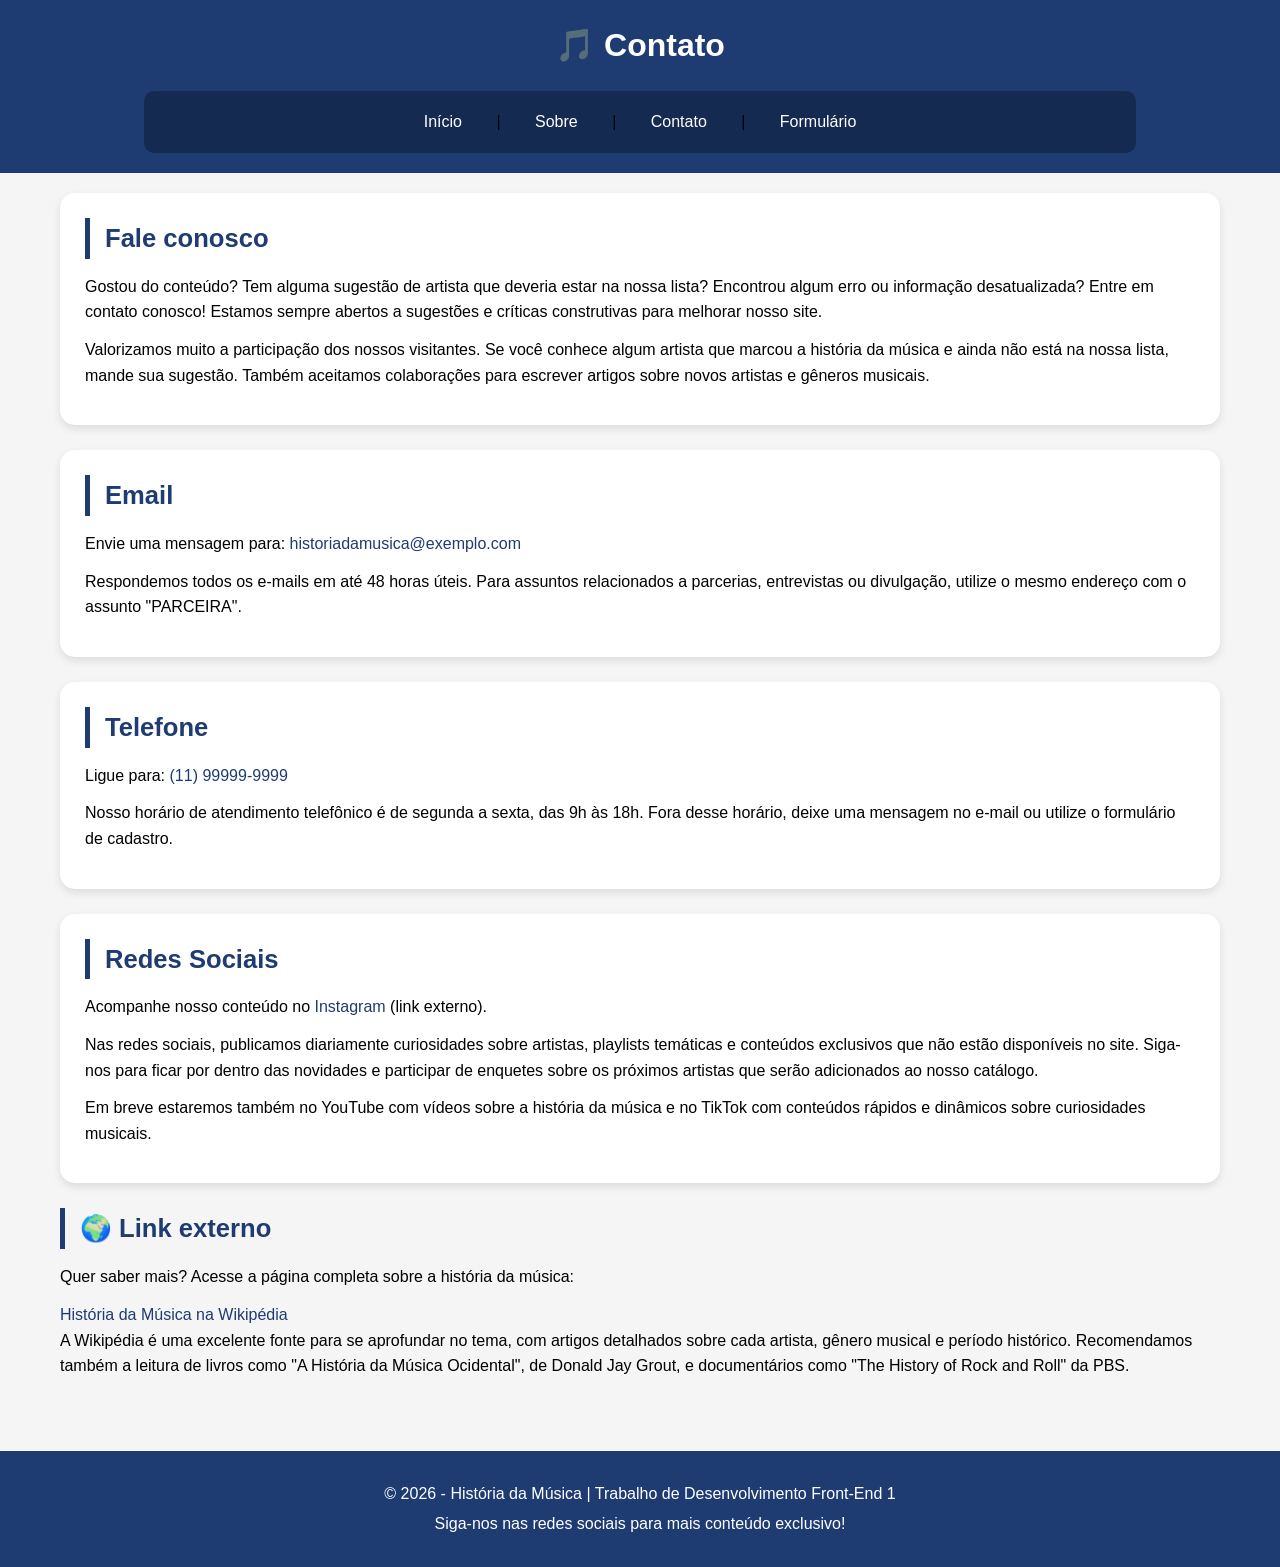
==== html/contato.html @ 14ec0eed "introduzindo seletores, unidade de medida, box model, prpriedade display,." ====
<!DOCTYPE html>
<html lang="pt-BR">

<head>
    <meta charset="UTF-8">
    <meta name="viewport" content="width=device-width, initial-scale=1.0">
    <meta name="description" content="Entre em contato conosco para saber mais sobre a história da música">
    <link rel="stylesheet" href="/css/contato.css">
    <title>Contato - História da Música</title>
</head>

<body>

    <header>
        <h1>🎵 Contato</h1>

        <!-- Menu de navegação com links internos -->
        <nav>
            <a href="inicio.html">Início</a> |
            <a href="sobre.html">Sobre</a> |
            <a href="contato.html">Contato</a> |
            <a href="formulario.html">Formulário</a>
        </nav>
    </header>

    <main>
            <section>
                <article>
                    <h2>Fale conosco</h2>
                    <p>Gostou do conteúdo? Tem alguma sugestão de artista que deveria estar na nossa lista? Encontrou
                        algum
                        erro ou informação desatualizada? Entre em contato conosco! Estamos sempre abertos a sugestões e
                        críticas construtivas para melhorar nosso site.</p>
                    <p>Valorizamos muito a participação dos nossos visitantes. Se você conhece algum artista que marcou
                        a
                        história da música e ainda não está na nossa lista, mande sua sugestão. Também aceitamos
                        colaborações para escrever artigos sobre novos artistas e gêneros musicais.</p>
                </article>
            </section>

            <section>
                <article>
                    <h2>Email</h2>
                    <p>Envie uma mensagem para: <a
                            href="mailto:historiadamusica@exemplo.com">historiadamusica@exemplo.com</a>
                    </p>
                    <p>Respondemos todos os e-mails em até 48 horas úteis. Para assuntos relacionados a parcerias,
                        entrevistas ou divulgação, utilize o mesmo endereço com o assunto "PARCEIRA".</p>
                </article>
            </section>

            <section>
                <article>
                    <h2>Telefone</h2>
                    <p>Ligue para: <a href="tel:11999999999">(11) 99999-9999</a></p>
                    <p>Nosso horário de atendimento telefônico é de segunda a sexta, das 9h às 18h. Fora desse horário,
                        deixe uma mensagem no e-mail ou utilize o formulário de cadastro.</p>
                </article>
            </section>

            <section>
                <article>
                    <h2>Redes Sociais</h2>
                    <p>Acompanhe nosso conteúdo no <a href="https://www.instagram.com" target="_blank"
                            rel="noopener noreferrer">Instagram</a> (link externo).</p>
                    <p>Nas redes sociais, publicamos diariamente curiosidades sobre artistas, playlists temáticas e
                        conteúdos exclusivos que não estão disponíveis no site. Siga-nos para ficar por dentro das
                        novidades e participar de enquetes sobre os próximos artistas que serão adicionados ao nosso
                        catálogo.</p>
                    <p>Em breve estaremos também no YouTube com vídeos sobre a história da música e no TikTok com
                        conteúdos
                        rápidos e dinâmicos sobre curiosidades musicais.</p>
                </article>
            </section>


            <h2 class="subtitulo">🌍 Link externo</h2>
            <p>Quer saber mais? Acesse a página completa sobre a história da música:</p>
            <a title="Clique aqui para saber mais sobre a música"
                href="https://pt.wikipedia.org/wiki/História_da_música" target="_blank"
                rel="noopener noreferrer">História da Música na Wikipédia</a>
            <p>A Wikipédia é uma excelente fonte para se aprofundar no tema, com artigos detalhados sobre cada
                artista, gênero musical e período histórico. Recomendamos também a leitura de livros como "A
                História da Música Ocidental", de Donald Jay Grout, e documentários como "The History of Rock and
                Roll" da PBS.</p>
    </main>

    <footer>
        <p>&copy; 2026 - História da Música | Trabalho de Desenvolvimento Front-End 1</p>
        <p>Siga-nos nas redes sociais para mais conteúdo exclusivo!</p>
    </footer>

</body>

</html>
---- css/contato.css ----
/* ============================================
   SLIDE 16 a 20 - CSS para página Contato
   ============================================ */

* {
    margin: 0;
    padding: 0;
    box-sizing: border-box;
}

body {
    font-family: Arial, sans-serif;
    background-color: #f5f5f5;
    line-height: 1.6;
}

header {
    background-color: #1e3c72;
    padding: 20px;
}

h1 {
    color: white;
    text-align: center;
    font-size: 2rem;
    margin-bottom: 20px;
}

nav {
    text-align: center;
    background-color: rgba(0,0,0,0.3);
    padding: 10px;
    border-radius: 10px;
    width: 80%;
    margin: 0 auto;
}

nav a {
    color: white;
    text-decoration: none;
    margin: 0 15px;
    padding: 8px 15px;
    border-radius: 5px;
    display: inline-block;
}

nav a:hover {
    background-color: #2c5282;
}

main {
    max-width: 1200px;
    margin: 0 auto;
    padding: 20px;
}

section {
    background-color: white;
    margin-bottom: 25px;
    padding: 25px;
    border-radius: 15px;
    box-shadow: 0 4px 8px rgba(0,0,0,0.1);
}

h2 {
    color: #1e3c72;
    font-size: 1.6rem;
    margin-bottom: 15px;
    border-left: 5px solid #1e3c72;
    padding-left: 15px;
}

p {
    margin-bottom: 12px;
}

a {
    color: #1e3c72;
    text-decoration: none;
}

a:hover {
    text-decoration: underline;
    color: #2c5282;
}

.subtitulo {
    color: #1e3c72;
    font-size: 1.6rem;
    margin: 20px 0 15px 0;
}

footer {
    background-color: #1e3c72;
    color: white;
    text-align: center;
    padding: 25px;
    margin-top: 40px;
}

footer p {
    margin: 5px 0;
}

@media (max-width: 768px) {
    nav {
        width: 95%;
    }
    
    nav a {
        display: inline-block;
        margin: 5px;
    }
    
    section {
        padding: 15px;
    }
}
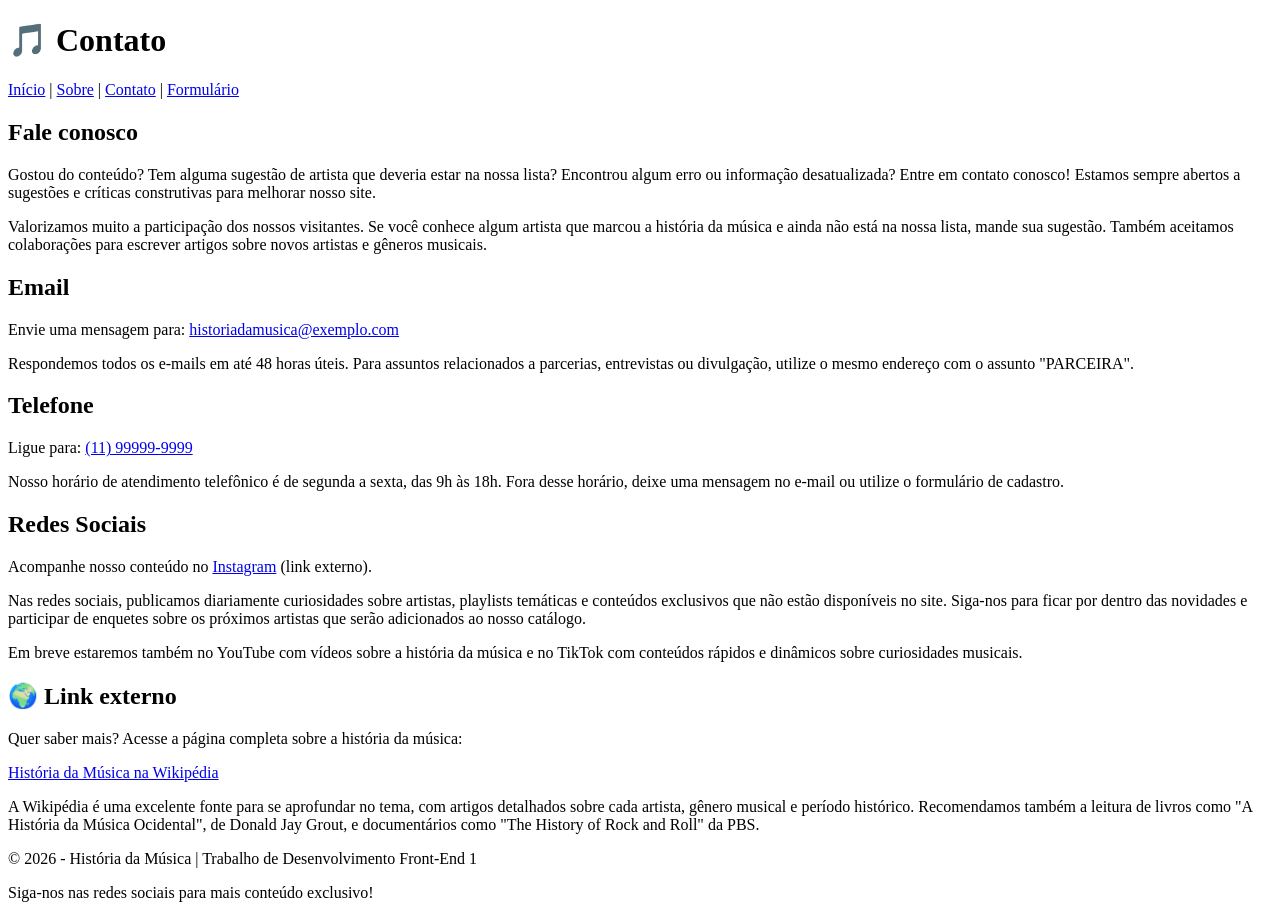
==== commit f1c2b782: "." ====
--- a/html/contato.html
+++ b/html/contato.html
@@ -1,95 +1,94 @@
-<!DOCTYPE html>
-<html lang="pt-BR">
-
-<head>
-    <meta charset="UTF-8">
-    <meta name="viewport" content="width=device-width, initial-scale=1.0">
-    <meta name="description" content="Entre em contato conosco para saber mais sobre a história da música">
-    <link rel="stylesheet" href="/css/contato.css">
-    <title>Contato - História da Música</title>
-</head>
-
-<body>
-
-    <header>
-        <h1>🎵 Contato</h1>
-
-        <!-- Menu de navegação com links internos -->
-        <nav>
-            <a href="inicio.html">Início</a> |
-            <a href="sobre.html">Sobre</a> |
-            <a href="contato.html">Contato</a> |
-            <a href="formulario.html">Formulário</a>
-        </nav>
-    </header>
-
-    <main>
-            <section>
-                <article>
-                    <h2>Fale conosco</h2>
-                    <p>Gostou do conteúdo? Tem alguma sugestão de artista que deveria estar na nossa lista? Encontrou
-                        algum
-                        erro ou informação desatualizada? Entre em contato conosco! Estamos sempre abertos a sugestões e
-                        críticas construtivas para melhorar nosso site.</p>
-                    <p>Valorizamos muito a participação dos nossos visitantes. Se você conhece algum artista que marcou
-                        a
-                        história da música e ainda não está na nossa lista, mande sua sugestão. Também aceitamos
-                        colaborações para escrever artigos sobre novos artistas e gêneros musicais.</p>
-                </article>
-            </section>
-
-            <section>
-                <article>
-                    <h2>Email</h2>
-                    <p>Envie uma mensagem para: <a
-                            href="mailto:historiadamusica@exemplo.com">historiadamusica@exemplo.com</a>
-                    </p>
-                    <p>Respondemos todos os e-mails em até 48 horas úteis. Para assuntos relacionados a parcerias,
-                        entrevistas ou divulgação, utilize o mesmo endereço com o assunto "PARCEIRA".</p>
-                </article>
-            </section>
-
-            <section>
-                <article>
-                    <h2>Telefone</h2>
-                    <p>Ligue para: <a href="tel:11999999999">(11) 99999-9999</a></p>
-                    <p>Nosso horário de atendimento telefônico é de segunda a sexta, das 9h às 18h. Fora desse horário,
-                        deixe uma mensagem no e-mail ou utilize o formulário de cadastro.</p>
-                </article>
-            </section>
-
-            <section>
-                <article>
-                    <h2>Redes Sociais</h2>
-                    <p>Acompanhe nosso conteúdo no <a href="https://www.instagram.com" target="_blank"
-                            rel="noopener noreferrer">Instagram</a> (link externo).</p>
-                    <p>Nas redes sociais, publicamos diariamente curiosidades sobre artistas, playlists temáticas e
-                        conteúdos exclusivos que não estão disponíveis no site. Siga-nos para ficar por dentro das
-                        novidades e participar de enquetes sobre os próximos artistas que serão adicionados ao nosso
-                        catálogo.</p>
-                    <p>Em breve estaremos também no YouTube com vídeos sobre a história da música e no TikTok com
-                        conteúdos
-                        rápidos e dinâmicos sobre curiosidades musicais.</p>
-                </article>
-            </section>
-
-
-            <h2 class="subtitulo">🌍 Link externo</h2>
-            <p>Quer saber mais? Acesse a página completa sobre a história da música:</p>
-            <a title="Clique aqui para saber mais sobre a música"
-                href="https://pt.wikipedia.org/wiki/História_da_música" target="_blank"
-                rel="noopener noreferrer">História da Música na Wikipédia</a>
-            <p>A Wikipédia é uma excelente fonte para se aprofundar no tema, com artigos detalhados sobre cada
-                artista, gênero musical e período histórico. Recomendamos também a leitura de livros como "A
-                História da Música Ocidental", de Donald Jay Grout, e documentários como "The History of Rock and
-                Roll" da PBS.</p>
-    </main>
-
-    <footer>
-        <p>&copy; 2026 - História da Música | Trabalho de Desenvolvimento Front-End 1</p>
-        <p>Siga-nos nas redes sociais para mais conteúdo exclusivo!</p>
-    </footer>
-
-</body>
-
+<!DOCTYPE html>
+<html lang="pt-BR">
+
+<head>
+    <meta charset="UTF-8">
+    <meta name="viewport" content="width=device-width, initial-scale=1.0">
+    <meta name="description" content="Entre em contato conosco para saber mais sobre a história da música">
+    <title>Contato - História da Música</title>
+</head>
+
+<body>
+
+    <header>
+        <h1>🎵 Contato</h1>
+
+        <!-- Menu de navegação com links internos -->
+        <nav>
+            <a href="inicio.html">Início</a> |
+            <a href="sobre.html">Sobre</a> |
+            <a href="contato.html">Contato</a> |
+            <a href="formulario.html">Formulário</a>
+        </nav>
+    </header>
+
+    <main>
+            <section>
+                <article>
+                    <h2>Fale conosco</h2>
+                    <p>Gostou do conteúdo? Tem alguma sugestão de artista que deveria estar na nossa lista? Encontrou
+                        algum
+                        erro ou informação desatualizada? Entre em contato conosco! Estamos sempre abertos a sugestões e
+                        críticas construtivas para melhorar nosso site.</p>
+                    <p>Valorizamos muito a participação dos nossos visitantes. Se você conhece algum artista que marcou
+                        a
+                        história da música e ainda não está na nossa lista, mande sua sugestão. Também aceitamos
+                        colaborações para escrever artigos sobre novos artistas e gêneros musicais.</p>
+                </article>
+            </section>
+
+            <section>
+                <article>
+                    <h2>Email</h2>
+                    <p>Envie uma mensagem para: <a
+                            href="mailto:historiadamusica@exemplo.com">historiadamusica@exemplo.com</a>
+                    </p>
+                    <p>Respondemos todos os e-mails em até 48 horas úteis. Para assuntos relacionados a parcerias,
+                        entrevistas ou divulgação, utilize o mesmo endereço com o assunto "PARCEIRA".</p>
+                </article>
+            </section>
+
+            <section>
+                <article>
+                    <h2>Telefone</h2>
+                    <p>Ligue para: <a href="tel:11999999999">(11) 99999-9999</a></p>
+                    <p>Nosso horário de atendimento telefônico é de segunda a sexta, das 9h às 18h. Fora desse horário,
+                        deixe uma mensagem no e-mail ou utilize o formulário de cadastro.</p>
+                </article>
+            </section>
+
+            <section>
+                <article>
+                    <h2>Redes Sociais</h2>
+                    <p>Acompanhe nosso conteúdo no <a href="https://www.instagram.com" target="_blank"
+                            rel="noopener noreferrer">Instagram</a> (link externo).</p>
+                    <p>Nas redes sociais, publicamos diariamente curiosidades sobre artistas, playlists temáticas e
+                        conteúdos exclusivos que não estão disponíveis no site. Siga-nos para ficar por dentro das
+                        novidades e participar de enquetes sobre os próximos artistas que serão adicionados ao nosso
+                        catálogo.</p>
+                    <p>Em breve estaremos também no YouTube com vídeos sobre a história da música e no TikTok com
+                        conteúdos
+                        rápidos e dinâmicos sobre curiosidades musicais.</p>
+                </article>
+            </section>
+
+
+            <h2 class="subtitulo">🌍 Link externo</h2>
+            <p>Quer saber mais? Acesse a página completa sobre a história da música:</p>
+            <a title="Clique aqui para saber mais sobre a música"
+                href="https://pt.wikipedia.org/wiki/História_da_música" target="_blank"
+                rel="noopener noreferrer">História da Música na Wikipédia</a>
+            <p>A Wikipédia é uma excelente fonte para se aprofundar no tema, com artigos detalhados sobre cada
+                artista, gênero musical e período histórico. Recomendamos também a leitura de livros como "A
+                História da Música Ocidental", de Donald Jay Grout, e documentários como "The History of Rock and
+                Roll" da PBS.</p>
+    </main>
+
+    <footer>
+        <p>&copy; 2026 - História da Música | Trabalho de Desenvolvimento Front-End 1</p>
+        <p>Siga-nos nas redes sociais para mais conteúdo exclusivo!</p>
+    </footer>
+
+</body>
+
 </html>
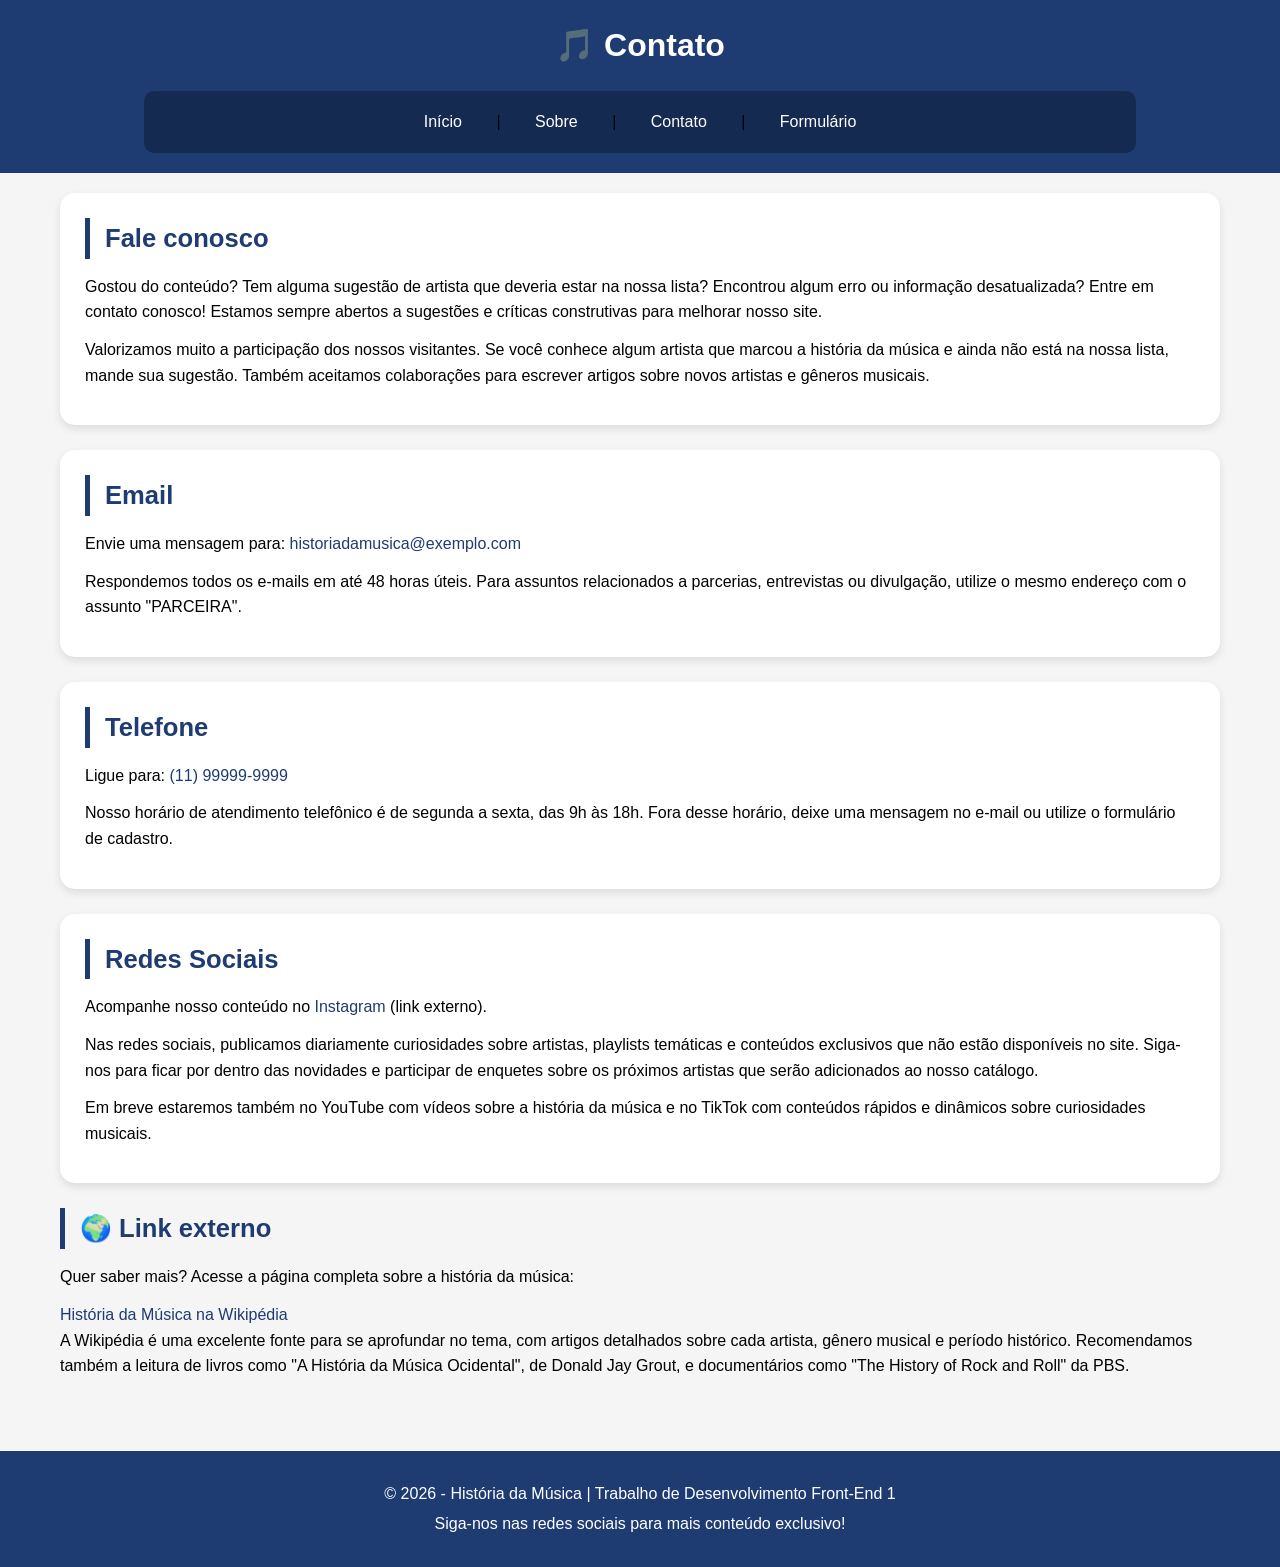
==== commit c3721a63: "resolvendo conflito" ====
--- a/html/contato.html
+++ b/html/contato.html
@@ -1,94 +1,95 @@
-<!DOCTYPE html>
-<html lang="pt-BR">
-
-<head>
-    <meta charset="UTF-8">
-    <meta name="viewport" content="width=device-width, initial-scale=1.0">
-    <meta name="description" content="Entre em contato conosco para saber mais sobre a história da música">
-    <title>Contato - História da Música</title>
-</head>
-
-<body>
-
-    <header>
-        <h1>🎵 Contato</h1>
-
-        <!-- Menu de navegação com links internos -->
-        <nav>
-            <a href="inicio.html">Início</a> |
-            <a href="sobre.html">Sobre</a> |
-            <a href="contato.html">Contato</a> |
-            <a href="formulario.html">Formulário</a>
-        </nav>
-    </header>
-
-    <main>
-            <section>
-                <article>
-                    <h2>Fale conosco</h2>
-                    <p>Gostou do conteúdo? Tem alguma sugestão de artista que deveria estar na nossa lista? Encontrou
-                        algum
-                        erro ou informação desatualizada? Entre em contato conosco! Estamos sempre abertos a sugestões e
-                        críticas construtivas para melhorar nosso site.</p>
-                    <p>Valorizamos muito a participação dos nossos visitantes. Se você conhece algum artista que marcou
-                        a
-                        história da música e ainda não está na nossa lista, mande sua sugestão. Também aceitamos
-                        colaborações para escrever artigos sobre novos artistas e gêneros musicais.</p>
-                </article>
-            </section>
-
-            <section>
-                <article>
-                    <h2>Email</h2>
-                    <p>Envie uma mensagem para: <a
-                            href="mailto:historiadamusica@exemplo.com">historiadamusica@exemplo.com</a>
-                    </p>
-                    <p>Respondemos todos os e-mails em até 48 horas úteis. Para assuntos relacionados a parcerias,
-                        entrevistas ou divulgação, utilize o mesmo endereço com o assunto "PARCEIRA".</p>
-                </article>
-            </section>
-
-            <section>
-                <article>
-                    <h2>Telefone</h2>
-                    <p>Ligue para: <a href="tel:11999999999">(11) 99999-9999</a></p>
-                    <p>Nosso horário de atendimento telefônico é de segunda a sexta, das 9h às 18h. Fora desse horário,
-                        deixe uma mensagem no e-mail ou utilize o formulário de cadastro.</p>
-                </article>
-            </section>
-
-            <section>
-                <article>
-                    <h2>Redes Sociais</h2>
-                    <p>Acompanhe nosso conteúdo no <a href="https://www.instagram.com" target="_blank"
-                            rel="noopener noreferrer">Instagram</a> (link externo).</p>
-                    <p>Nas redes sociais, publicamos diariamente curiosidades sobre artistas, playlists temáticas e
-                        conteúdos exclusivos que não estão disponíveis no site. Siga-nos para ficar por dentro das
-                        novidades e participar de enquetes sobre os próximos artistas que serão adicionados ao nosso
-                        catálogo.</p>
-                    <p>Em breve estaremos também no YouTube com vídeos sobre a história da música e no TikTok com
-                        conteúdos
-                        rápidos e dinâmicos sobre curiosidades musicais.</p>
-                </article>
-            </section>
-
-
-            <h2 class="subtitulo">🌍 Link externo</h2>
-            <p>Quer saber mais? Acesse a página completa sobre a história da música:</p>
-            <a title="Clique aqui para saber mais sobre a música"
-                href="https://pt.wikipedia.org/wiki/História_da_música" target="_blank"
-                rel="noopener noreferrer">História da Música na Wikipédia</a>
-            <p>A Wikipédia é uma excelente fonte para se aprofundar no tema, com artigos detalhados sobre cada
-                artista, gênero musical e período histórico. Recomendamos também a leitura de livros como "A
-                História da Música Ocidental", de Donald Jay Grout, e documentários como "The History of Rock and
-                Roll" da PBS.</p>
-    </main>
-
-    <footer>
-        <p>&copy; 2026 - História da Música | Trabalho de Desenvolvimento Front-End 1</p>
-        <p>Siga-nos nas redes sociais para mais conteúdo exclusivo!</p>
-    </footer>
-
-</body>
-
+<!DOCTYPE html>
+<html lang="pt-BR">
+
+<head>
+    <meta charset="UTF-8">
+    <meta name="viewport" content="width=device-width, initial-scale=1.0">
+    <meta name="description" content="Entre em contato conosco para saber mais sobre a história da música">
+    <link rel="stylesheet" href="/css/contato.css">
+    <title>Contato - História da Música</title>
+</head>
+
+<body>
+
+    <header>
+        <h1>🎵 Contato</h1>
+
+        <!-- Menu de navegação com links internos -->
+        <nav>
+            <a href="inicio.html">Início</a> |
+            <a href="sobre.html">Sobre</a> |
+            <a href="contato.html">Contato</a> |
+            <a href="formulario.html">Formulário</a>
+        </nav>
+    </header>
+
+    <main>
+            <section>
+                <article>
+                    <h2>Fale conosco</h2>
+                    <p>Gostou do conteúdo? Tem alguma sugestão de artista que deveria estar na nossa lista? Encontrou
+                        algum
+                        erro ou informação desatualizada? Entre em contato conosco! Estamos sempre abertos a sugestões e
+                        críticas construtivas para melhorar nosso site.</p>
+                    <p>Valorizamos muito a participação dos nossos visitantes. Se você conhece algum artista que marcou
+                        a
+                        história da música e ainda não está na nossa lista, mande sua sugestão. Também aceitamos
+                        colaborações para escrever artigos sobre novos artistas e gêneros musicais.</p>
+                </article>
+            </section>
+
+            <section>
+                <article>
+                    <h2>Email</h2>
+                    <p>Envie uma mensagem para: <a
+                            href="mailto:historiadamusica@exemplo.com">historiadamusica@exemplo.com</a>
+                    </p>
+                    <p>Respondemos todos os e-mails em até 48 horas úteis. Para assuntos relacionados a parcerias,
+                        entrevistas ou divulgação, utilize o mesmo endereço com o assunto "PARCEIRA".</p>
+                </article>
+            </section>
+
+            <section>
+                <article>
+                    <h2>Telefone</h2>
+                    <p>Ligue para: <a href="tel:11999999999">(11) 99999-9999</a></p>
+                    <p>Nosso horário de atendimento telefônico é de segunda a sexta, das 9h às 18h. Fora desse horário,
+                        deixe uma mensagem no e-mail ou utilize o formulário de cadastro.</p>
+                </article>
+            </section>
+
+            <section>
+                <article>
+                    <h2>Redes Sociais</h2>
+                    <p>Acompanhe nosso conteúdo no <a href="https://www.instagram.com" target="_blank"
+                            rel="noopener noreferrer">Instagram</a> (link externo).</p>
+                    <p>Nas redes sociais, publicamos diariamente curiosidades sobre artistas, playlists temáticas e
+                        conteúdos exclusivos que não estão disponíveis no site. Siga-nos para ficar por dentro das
+                        novidades e participar de enquetes sobre os próximos artistas que serão adicionados ao nosso
+                        catálogo.</p>
+                    <p>Em breve estaremos também no YouTube com vídeos sobre a história da música e no TikTok com
+                        conteúdos
+                        rápidos e dinâmicos sobre curiosidades musicais.</p>
+                </article>
+            </section>
+
+
+            <h2 class="subtitulo">🌍 Link externo</h2>
+            <p>Quer saber mais? Acesse a página completa sobre a história da música:</p>
+            <a title="Clique aqui para saber mais sobre a música"
+                href="https://pt.wikipedia.org/wiki/História_da_música" target="_blank"
+                rel="noopener noreferrer">História da Música na Wikipédia</a>
+            <p>A Wikipédia é uma excelente fonte para se aprofundar no tema, com artigos detalhados sobre cada
+                artista, gênero musical e período histórico. Recomendamos também a leitura de livros como "A
+                História da Música Ocidental", de Donald Jay Grout, e documentários como "The History of Rock and
+                Roll" da PBS.</p>
+    </main>
+
+    <footer>
+        <p>&copy; 2026 - História da Música | Trabalho de Desenvolvimento Front-End 1</p>
+        <p>Siga-nos nas redes sociais para mais conteúdo exclusivo!</p>
+    </footer>
+
+</body>
+
 </html>
--- a/css/contato.css
+++ b/css/contato.css
@@ -0,0 +1,118 @@
+/* ============================================
+   SLIDE 16 a 20 - CSS para página Contato
+   ============================================ */
+
+* {
+    margin: 0;
+    padding: 0;
+    box-sizing: border-box;
+}
+
+body {
+    font-family: Arial, sans-serif;
+    background-color: #f5f5f5;
+    line-height: 1.6;
+}
+
+header {
+    background-color: #1e3c72;
+    padding: 20px;
+}
+
+h1 {
+    color: white;
+    text-align: center;
+    font-size: 2rem;
+    margin-bottom: 20px;
+}
+
+nav {
+    text-align: center;
+    background-color: rgba(0,0,0,0.3);
+    padding: 10px;
+    border-radius: 10px;
+    width: 80%;
+    margin: 0 auto;
+}
+
+nav a {
+    color: white;
+    text-decoration: none;
+    margin: 0 15px;
+    padding: 8px 15px;
+    border-radius: 5px;
+    display: inline-block;
+}
+
+nav a:hover {
+    background-color: #2c5282;
+}
+
+main {
+    max-width: 1200px;
+    margin: 0 auto;
+    padding: 20px;
+}
+
+section {
+    background-color: white;
+    margin-bottom: 25px;
+    padding: 25px;
+    border-radius: 15px;
+    box-shadow: 0 4px 8px rgba(0,0,0,0.1);
+}
+
+h2 {
+    color: #1e3c72;
+    font-size: 1.6rem;
+    margin-bottom: 15px;
+    border-left: 5px solid #1e3c72;
+    padding-left: 15px;
+}
+
+p {
+    margin-bottom: 12px;
+}
+
+a {
+    color: #1e3c72;
+    text-decoration: none;
+}
+
+a:hover {
+    text-decoration: underline;
+    color: #2c5282;
+}
+
+.subtitulo {
+    color: #1e3c72;
+    font-size: 1.6rem;
+    margin: 20px 0 15px 0;
+}
+
+footer {
+    background-color: #1e3c72;
+    color: white;
+    text-align: center;
+    padding: 25px;
+    margin-top: 40px;
+}
+
+footer p {
+    margin: 5px 0;
+}
+
+@media (max-width: 768px) {
+    nav {
+        width: 95%;
+    }
+    
+    nav a {
+        display: inline-block;
+        margin: 5px;
+    }
+    
+    section {
+        padding: 15px;
+    }
+}
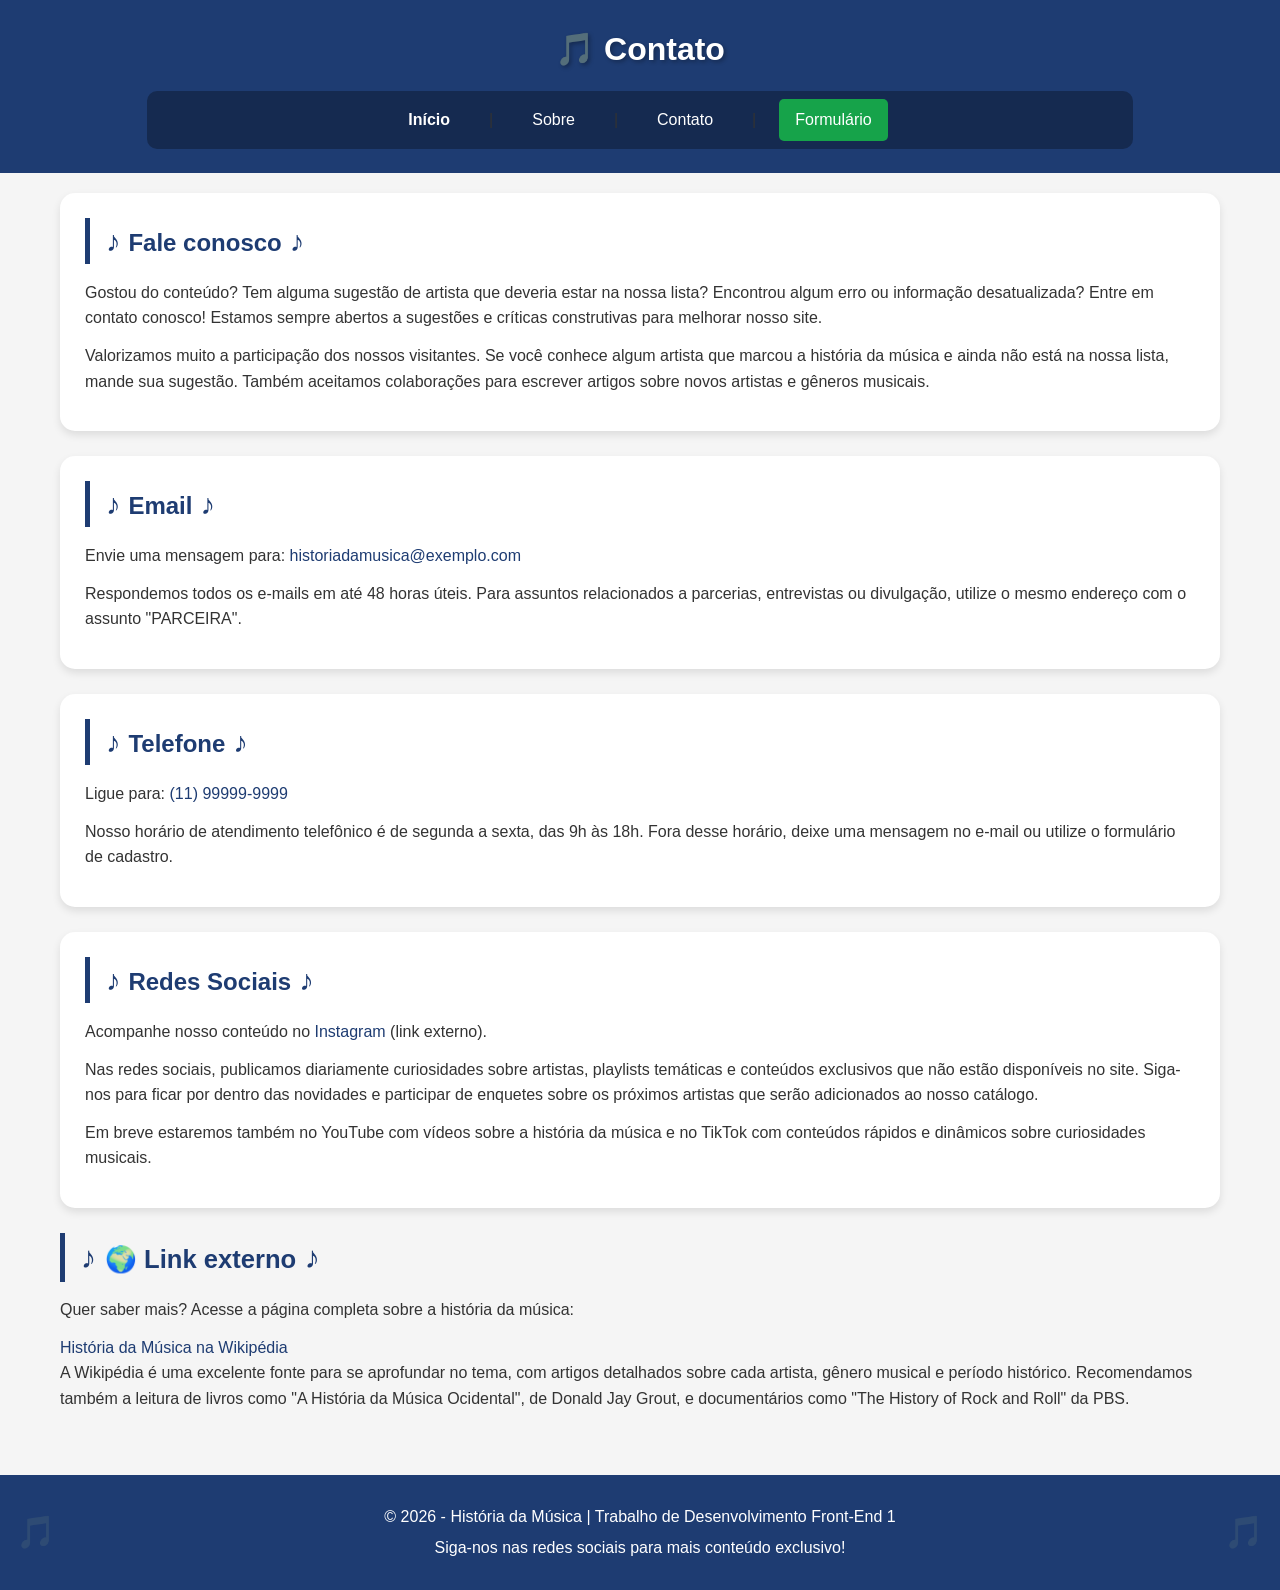
==== commit f8bc1751: "atualizando o site" ====
--- a/html/contato.html
+++ b/html/contato.html
@@ -6,6 +6,7 @@
     <meta name="viewport" content="width=device-width, initial-scale=1.0">
     <meta name="description" content="Entre em contato conosco para saber mais sobre a história da música">
     <link rel="stylesheet" href="/css/contato.css">
+    <link rel="stylesheet" href="/css/global.css">
     <title>Contato - História da Música</title>
 </head>
 
@@ -24,65 +25,64 @@
     </header>
 
     <main>
-            <section>
-                <article>
-                    <h2>Fale conosco</h2>
-                    <p>Gostou do conteúdo? Tem alguma sugestão de artista que deveria estar na nossa lista? Encontrou
-                        algum
-                        erro ou informação desatualizada? Entre em contato conosco! Estamos sempre abertos a sugestões e
-                        críticas construtivas para melhorar nosso site.</p>
-                    <p>Valorizamos muito a participação dos nossos visitantes. Se você conhece algum artista que marcou
-                        a
-                        história da música e ainda não está na nossa lista, mande sua sugestão. Também aceitamos
-                        colaborações para escrever artigos sobre novos artistas e gêneros musicais.</p>
-                </article>
-            </section>
+        <section>
+            <article>
+                <h2>Fale conosco</h2>
+                <p>Gostou do conteúdo? Tem alguma sugestão de artista que deveria estar na nossa lista? Encontrou
+                    algum
+                    erro ou informação desatualizada? Entre em contato conosco! Estamos sempre abertos a sugestões e
+                    críticas construtivas para melhorar nosso site.</p>
+                <p>Valorizamos muito a participação dos nossos visitantes. Se você conhece algum artista que marcou
+                    a
+                    história da música e ainda não está na nossa lista, mande sua sugestão. Também aceitamos
+                    colaborações para escrever artigos sobre novos artistas e gêneros musicais.</p>
+            </article>
+        </section>
 
-            <section>
-                <article>
-                    <h2>Email</h2>
-                    <p>Envie uma mensagem para: <a
-                            href="mailto:historiadamusica@exemplo.com">historiadamusica@exemplo.com</a>
-                    </p>
-                    <p>Respondemos todos os e-mails em até 48 horas úteis. Para assuntos relacionados a parcerias,
-                        entrevistas ou divulgação, utilize o mesmo endereço com o assunto "PARCEIRA".</p>
-                </article>
-            </section>
+        <section>
+            <article>
+                <h2>Email</h2>
+                <p>Envie uma mensagem para: <a
+                        href="mailto:historiadamusica@exemplo.com">historiadamusica@exemplo.com</a>
+                </p>
+                <p>Respondemos todos os e-mails em até 48 horas úteis. Para assuntos relacionados a parcerias,
+                    entrevistas ou divulgação, utilize o mesmo endereço com o assunto "PARCEIRA".</p>
+            </article>
+        </section>
 
-            <section>
-                <article>
-                    <h2>Telefone</h2>
-                    <p>Ligue para: <a href="tel:11999999999">(11) 99999-9999</a></p>
-                    <p>Nosso horário de atendimento telefônico é de segunda a sexta, das 9h às 18h. Fora desse horário,
-                        deixe uma mensagem no e-mail ou utilize o formulário de cadastro.</p>
-                </article>
-            </section>
+        <section>
+            <article>
+                <h2>Telefone</h2>
+                <p>Ligue para: <a href="tel:11999999999">(11) 99999-9999</a></p>
+                <p>Nosso horário de atendimento telefônico é de segunda a sexta, das 9h às 18h. Fora desse horário,
+                    deixe uma mensagem no e-mail ou utilize o formulário de cadastro.</p>
+            </article>
+        </section>
 
-            <section>
-                <article>
-                    <h2>Redes Sociais</h2>
-                    <p>Acompanhe nosso conteúdo no <a href="https://www.instagram.com" target="_blank"
-                            rel="noopener noreferrer">Instagram</a> (link externo).</p>
-                    <p>Nas redes sociais, publicamos diariamente curiosidades sobre artistas, playlists temáticas e
-                        conteúdos exclusivos que não estão disponíveis no site. Siga-nos para ficar por dentro das
-                        novidades e participar de enquetes sobre os próximos artistas que serão adicionados ao nosso
-                        catálogo.</p>
-                    <p>Em breve estaremos também no YouTube com vídeos sobre a história da música e no TikTok com
-                        conteúdos
-                        rápidos e dinâmicos sobre curiosidades musicais.</p>
-                </article>
-            </section>
+        <section>
+            <article>
+                <h2>Redes Sociais</h2>
+                <p>Acompanhe nosso conteúdo no <a href="https://www.instagram.com" target="_blank"
+                        rel="noopener noreferrer">Instagram</a> (link externo).</p>
+                <p>Nas redes sociais, publicamos diariamente curiosidades sobre artistas, playlists temáticas e
+                    conteúdos exclusivos que não estão disponíveis no site. Siga-nos para ficar por dentro das
+                    novidades e participar de enquetes sobre os próximos artistas que serão adicionados ao nosso
+                    catálogo.</p>
+                <p>Em breve estaremos também no YouTube com vídeos sobre a história da música e no TikTok com
+                    conteúdos
+                    rápidos e dinâmicos sobre curiosidades musicais.</p>
+            </article>
+        </section>
 
 
-            <h2 class="subtitulo">🌍 Link externo</h2>
-            <p>Quer saber mais? Acesse a página completa sobre a história da música:</p>
-            <a title="Clique aqui para saber mais sobre a música"
-                href="https://pt.wikipedia.org/wiki/História_da_música" target="_blank"
-                rel="noopener noreferrer">História da Música na Wikipédia</a>
-            <p>A Wikipédia é uma excelente fonte para se aprofundar no tema, com artigos detalhados sobre cada
-                artista, gênero musical e período histórico. Recomendamos também a leitura de livros como "A
-                História da Música Ocidental", de Donald Jay Grout, e documentários como "The History of Rock and
-                Roll" da PBS.</p>
+        <h2 class="subtitulo">🌍 Link externo</h2>
+        <p>Quer saber mais? Acesse a página completa sobre a história da música:</p>
+        <a title="Clique aqui para saber mais sobre a música" href="https://pt.wikipedia.org/wiki/História_da_música"
+            target="_blank" rel="noopener noreferrer">História da Música na Wikipédia</a>
+        <p>A Wikipédia é uma excelente fonte para se aprofundar no tema, com artigos detalhados sobre cada
+            artista, gênero musical e período histórico. Recomendamos também a leitura de livros como "A
+            História da Música Ocidental", de Donald Jay Grout, e documentários como "The History of Rock and
+            Roll" da PBS.</p>
     </main>
 
     <footer>
--- a/css/global.css
+++ b/css/global.css
@@ -0,0 +1,360 @@
+/* ============================================
+   SLIDE 28 - VARIÁVEIS CSS (CUSTOM PROPERTIES)
+   ============================================ */
+
+:root {
+    /* CORES PRINCIPAIS */
+    --cor-primaria: #1e3c72;
+    --cor-primaria-escura: #0f2442;
+    --cor-primaria-clara: #2c5282;
+    --cor-secundaria: #e8e8e8;
+    --cor-fundo: #f5f5f5;
+    --cor-texto: #333;
+    --cor-texto-claro: #666;
+    --cor-branco: #ffffff;
+    --cor-sucesso: #16a34a;
+    --cor-erro: #dc2626;
+    --cor-aviso: #eab308;
+
+    /* ESPAÇAMENTOS */
+    --espaco-pequeno: 8px;
+    --espaco-medio: 16px;
+    --espaco-grande: 24px;
+    --espaco-extra: 32px;
+
+    /* TIPOGRAFIA */
+    --fonte-principal: Arial, sans-serif;
+    --fonte-titulo: 'Segoe UI', Arial, sans-serif;
+    --tamanho-pequeno: 0.875rem;
+    --tamanho-normal: 1rem;
+    --tamanho-grande: 1.5rem;
+    --tamanho-extra: 2rem;
+
+    /* BORDAS */
+    --borda-radius-pequeno: 5px;
+    --borda-radius-medio: 10px;
+    --borda-radius-grande: 15px;
+
+    /* SOMBRAS */
+    --sombra-leve: 0 2px 4px rgba(0, 0, 0, 0.1);
+    --sombra-media: 0 4px 8px rgba(0, 0, 0, 0.1);
+    --sombra-forte: 0 8px 16px rgba(0, 0, 0, 0.15);
+}
+
+/* RESET + BOX MODEL + POSITION BASE */
+* {
+    margin: 0;
+    padding: 0;
+    box-sizing: border-box;
+}
+
+body {
+    font-family: var(--fonte-principal);
+    background-color: var(--cor-fundo);
+    color: var(--cor-texto);
+    line-height: 1.6;
+}
+
+/* SLIDE 20 - POSITION: STICKY no header */
+header {
+    background-color: var(--cor-primaria);
+    padding: var(--espaco-grande);
+    position: sticky;
+    top: 0;
+    z-index: 100;
+}
+
+/* SLIDE 20 - POSITION: RELATIVE para usar como referência */
+.cabecalho {
+    position: relative;
+    text-align: center;
+}
+
+/* SLIDE 22/23 - FLEXBOX no menu */
+header nav {
+    display: flex;
+    justify-content: center;
+    align-items: center;
+    flex-wrap: wrap;
+    gap: var(--espaco-pequeno);
+    background-color: rgba(0, 0, 0, 0.3);
+    padding: var(--espaco-pequeno) var(--espaco-medio);
+    border-radius: var(--borda-radius-medio);
+}
+
+nav a {
+    color: var(--cor-branco);
+    text-decoration: none;
+    padding: var(--espaco-pequeno) var(--espaco-medio);
+    border-radius: var(--borda-radius-pequeno);
+    transition: all 0.3s ease;
+}
+
+/* SLIDE 21 - PSEUDO-CLASSE :hover */
+nav a:hover {
+    background-color: var(--cor-primaria-clara);
+    transform: translateY(-2px);
+}
+
+/* SLIDE 21 - PSEUDO-CLASSES :first-child e :last-child */
+nav a:first-child {
+    font-weight: bold;
+}
+
+nav a:last-child {
+    background-color: var(--cor-sucesso);
+}
+
+/* TÍTULOS */
+h1,
+h2,
+h3 {
+    font-family: var(--fonte-titulo);
+}
+
+h1 {
+    color: var(--cor-branco);
+    text-align: center;
+    font-size: var(--tamanho-extra);
+    margin-bottom: var(--espaco-medio);
+    text-shadow: 2px 2px 4px rgba(0, 0, 0, 0.3);
+}
+
+h2 {
+    color: var(--cor-primaria);
+    font-size: var(--tamanho-grande);
+    margin-bottom: var(--espaco-medio);
+    border-left: 5px solid var(--cor-primaria);
+    padding-left: var(--espaco-medio);
+}
+
+/* SLIDE 21 - PSEUDO-ELEMENTOS ::before e ::after */
+h2::before {
+    content: "♪ ";
+    color: var(--cor-primaria);
+    font-size: 1.2em;
+}
+
+h2::after {
+    content: " ♪";
+    color: var(--cor-primaria);
+    font-size: 1.2em;
+}
+
+/* FOOTER com position relative */
+footer {
+    background-color: var(--cor-primaria);
+    color: var(--cor-branco);
+    text-align: center;
+    padding: var(--espaco-grande);
+    margin-top: var(--espaco-extra);
+    position: relative;
+}
+
+/* SLIDE 20 - POSITION: ABSOLUTE no footer (exemplo decorativo) */
+footer::before {
+    content: "🎵";
+    position: absolute;
+    left: var(--espaco-medio);
+    top: 50%;
+    transform: translateY(-50%);
+    opacity: 0.3;
+    font-size: 2rem;
+}
+
+footer::after {
+    content: "🎵";
+    position: absolute;
+    right: var(--espaco-medio);
+    top: 50%;
+    transform: translateY(-50%);
+    opacity: 0.3;
+    font-size: 2rem;
+}
+
+/* CARDS com position relative e hover */
+.artista-card {
+    background-color: var(--cor-branco);
+    border-radius: var(--borda-radius-grande);
+    padding: var(--espaco-grande);
+    margin: var(--espaco-medio) auto;
+    width: 80%;
+    box-shadow: var(--sombra-media);
+    transition: all 0.3s ease;
+    border: 1px solid #ddd;
+    position: relative;
+    overflow: hidden;
+}
+
+/* SLIDE 21 - Pseudo-elemento decorativo nos cards */
+.artista-card::before {
+    content: "";
+    position: absolute;
+    top: 0;
+    left: 0;
+    width: 5px;
+    height: 100%;
+    background-color: var(--cor-primaria);
+    transition: width 0.3s ease;
+}
+
+.artista-card:hover::before {
+    width: 10px;
+}
+
+.artista-card:hover {
+    transform: translateY(-5px);
+    box-shadow: var(--sombra-forte);
+}
+
+/* BOTÕES */
+.btn-ver-mais {
+    background-color: var(--cor-primaria);
+    color: var(--cor-branco);
+    border: none;
+    padding: var(--espaco-pequeno) var(--espaco-grande);
+    border-radius: var(--borda-radius-pequeno);
+    cursor: pointer;
+    transition: all 0.3s ease;
+}
+
+/* SLIDE 21 - :hover e :active nos botões */
+.btn-ver-mais:hover {
+    background-color: var(--cor-primaria-clara);
+    transform: scale(1.05);
+}
+
+.btn-ver-mais:active {
+    transform: scale(0.95);
+}
+
+/* SLIDE 20 - POSITION: FIXED (botão flutuante de voltar ao topo) */
+.btn-topo {
+    position: fixed;
+    bottom: var(--espaco-grande);
+    right: var(--espaco-grande);
+    background-color: var(--cor-primaria);
+    color: var(--cor-branco);
+    width: 50px;
+    height: 50px;
+    border-radius: 50%;
+    display: flex;
+    align-items: center;
+    justify-content: center;
+    text-decoration: none;
+    font-size: var(--tamanho-grande);
+    box-shadow: var(--sombra-media);
+    transition: all 0.3s ease;
+    z-index: 99;
+}
+
+.btn-topo:hover {
+    background-color: var(--cor-primaria-clara);
+    transform: scale(1.1);
+}
+
+/* TABELA responsiva */
+.tabela {
+    width: 80%;
+    margin: var(--espaco-extra) auto;
+    padding: var(--espaco-medio);
+    background-color: var(--cor-branco);
+    border-radius: var(--borda-radius-grande);
+    border: 1px solid #ddd;
+    overflow-x: auto;
+}
+
+table {
+    width: 100%;
+    border-collapse: collapse;
+}
+
+th,
+td {
+    padding: var(--espaco-pequeno) var(--espaco-medio);
+    border: 1px solid #ddd;
+    text-align: left;
+}
+
+/* SLIDE 21 - :first-child e :last-child na tabela */
+th:first-child {
+    border-top-left-radius: var(--borda-radius-medio);
+}
+
+th:last-child {
+    border-top-right-radius: var(--borda-radius-medio);
+}
+
+/* SLIDE 21 - :nth-child para zebra striping */
+tbody tr:nth-child(even) {
+    background-color: #f9f9f9;
+}
+
+/* ============================================
+   SLIDE 26 - MEDIA QUERIES (Mobile First)
+   ============================================ */
+
+/* Tablet (768px - 1024px) */
+@media (min-width: 768px) and (max-width: 1024px) {
+    .artista-card {
+        width: 90%;
+    }
+
+    .tabela {
+        width: 95%;
+    }
+
+    h1 {
+        font-size: 1.8rem;
+    }
+
+    h2 {
+        font-size: 1.3rem;
+    }
+}
+
+/* Mobile (até 768px) */
+@media (max-width: 768px) {
+    header nav {
+        flex-direction: column;
+        gap: var(--espaco-pequeno);
+    }
+
+    nav a {
+        display: block;
+        width: 100%;
+        text-align: center;
+    }
+
+    .artista-card {
+        width: 95%;
+        padding: var(--espaco-medio);
+    }
+
+    .tabela {
+        width: 100%;
+        padding: var(--espaco-pequeno);
+    }
+
+    th,
+    td {
+        padding: var(--espaco-pequeno);
+        font-size: var(--tamanho-pequeno);
+    }
+
+    h1 {
+        font-size: 1.5rem;
+    }
+
+    h2 {
+        font-size: 1.2rem;
+    }
+
+    .btn-topo {
+        width: 40px;
+        height: 40px;
+        font-size: 1.2rem;
+        bottom: var(--espaco-medio);
+        right: var(--espaco-medio);
+    }
+}
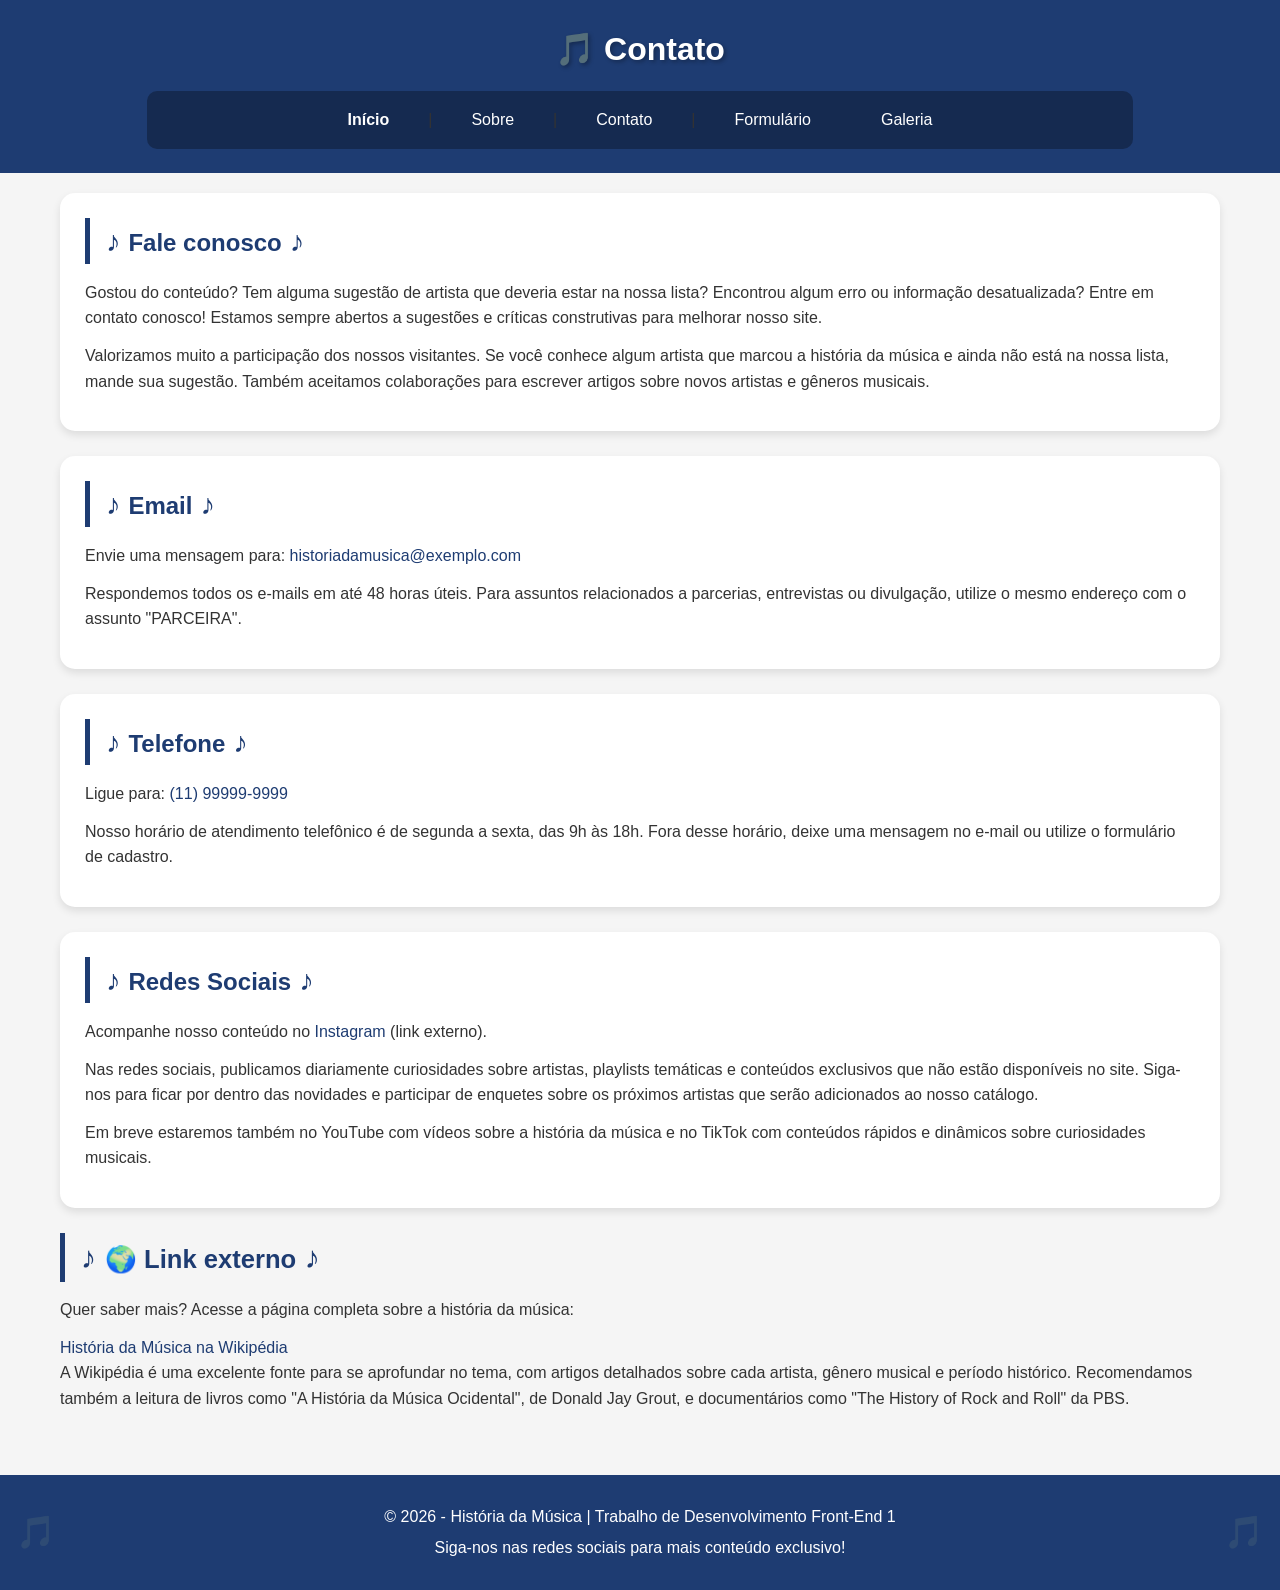
==== commit a834544a: "ajuste no titulo da galeria" ====
--- a/html/contato.html
+++ b/html/contato.html
@@ -21,6 +21,7 @@
             <a href="sobre.html">Sobre</a> |
             <a href="contato.html">Contato</a> |
             <a href="formulario.html">Formulário</a>
+            <a href="galeria.html">Galeria</a>
         </nav>
     </header>
 
--- a/css/global.css
+++ b/css/global.css
@@ -7,12 +7,11 @@
     --cor-primaria: #1e3c72;
     --cor-primaria-escura: #0f2442;
     --cor-primaria-clara: #2c5282;
-    --cor-secundaria: #e8e8e8;
     --cor-fundo: #f5f5f5;
     --cor-texto: #333;
     --cor-texto-claro: #666;
     --cor-branco: #ffffff;
-    --cor-sucesso: #16a34a;
+    --cor-sucesso: #131514;
     --cor-erro: #dc2626;
     --cor-aviso: #eab308;
 
@@ -99,10 +98,6 @@
 /* SLIDE 21 - PSEUDO-CLASSES :first-child e :last-child */
 nav a:first-child {
     font-weight: bold;
-}
-
-nav a:last-child {
-    background-color: var(--cor-sucesso);
 }
 
 /* TÍTULOS */
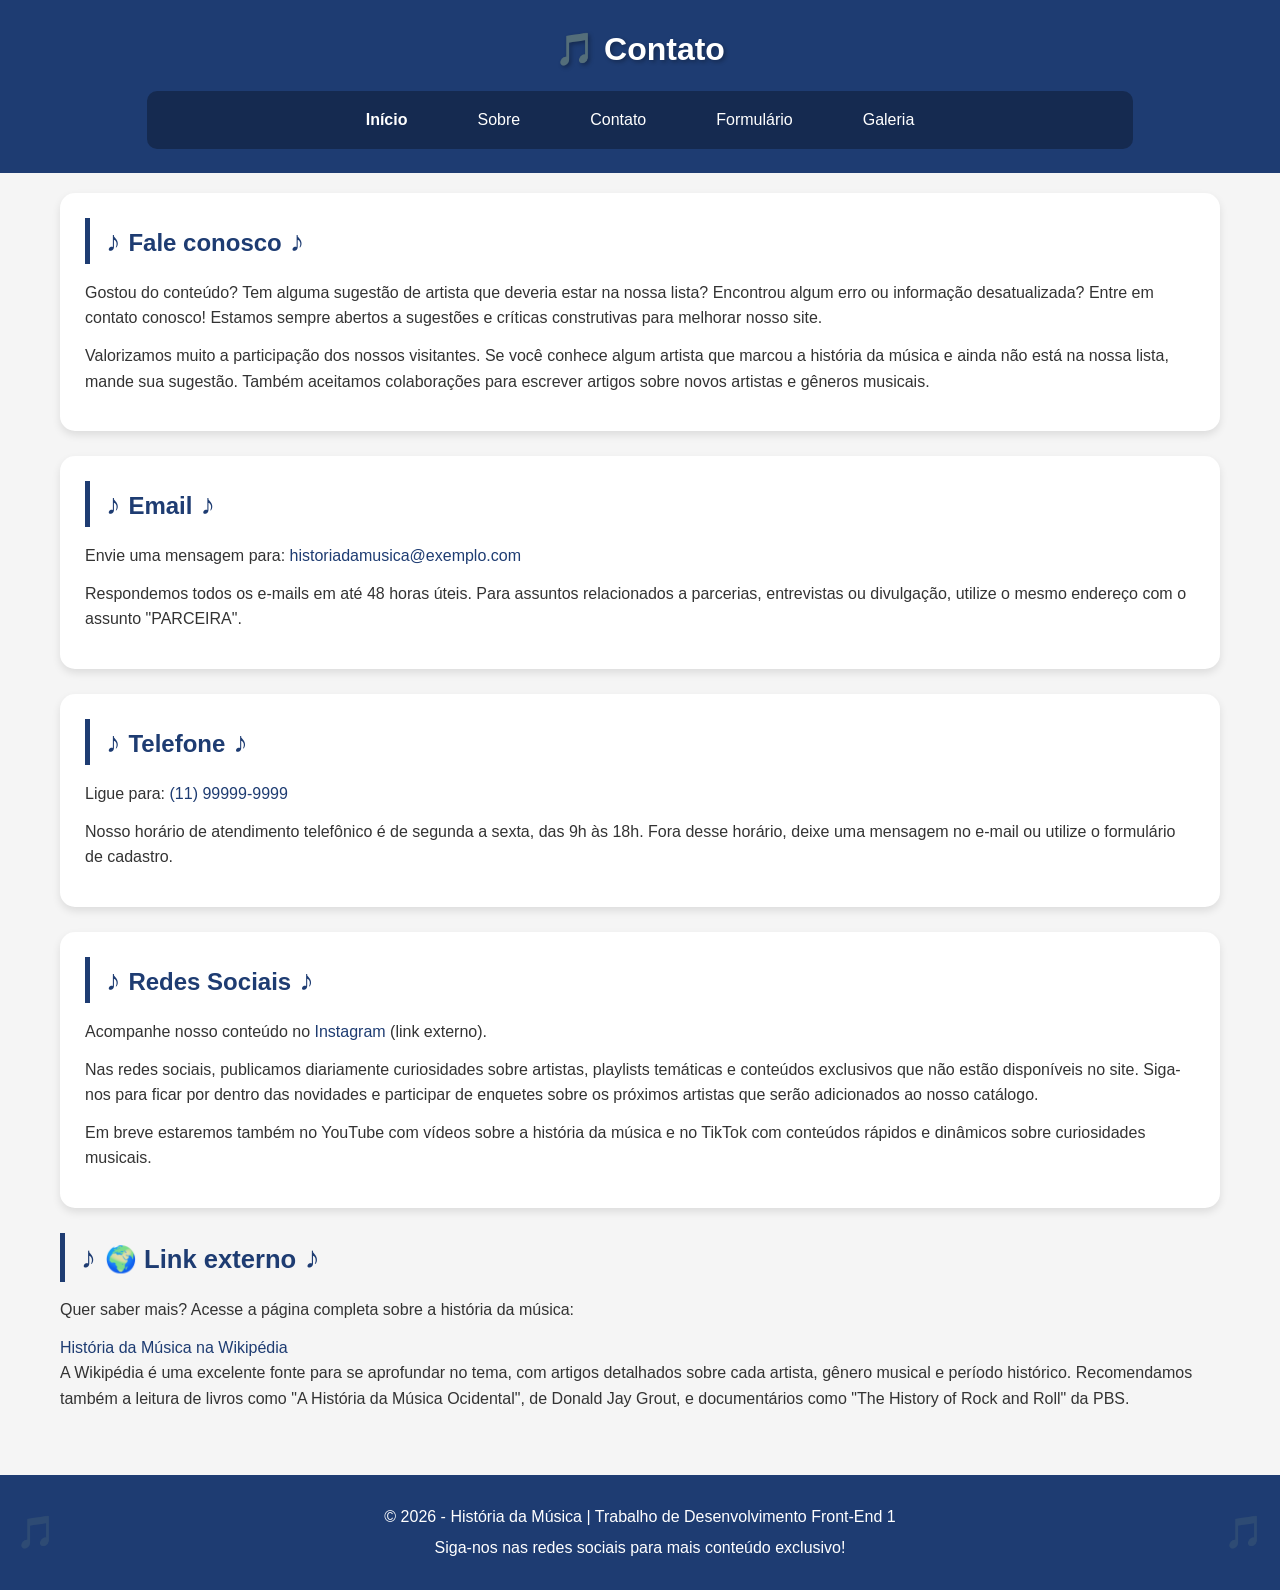
==== commit 0c41a9eb: "responsividade" ====
--- a/html/contato.html
+++ b/html/contato.html
@@ -17,9 +17,9 @@
 
         <!-- Menu de navegação com links internos -->
         <nav>
-            <a href="inicio.html">Início</a> |
-            <a href="sobre.html">Sobre</a> |
-            <a href="contato.html">Contato</a> |
+            <a href="inicio.html">Início</a>
+            <a href="sobre.html">Sobre</a>
+            <a href="contato.html">Contato</a>
             <a href="formulario.html">Formulário</a>
             <a href="galeria.html">Galeria</a>
         </nav>
--- a/css/contato.css
+++ b/css/contato.css
@@ -44,10 +44,6 @@
     display: inline-block;
 }
 
-nav a:hover {
-    background-color: #2c5282;
-}
-
 main {
     max-width: 1200px;
     margin: 0 auto;
@@ -80,8 +76,7 @@
 }
 
 a:hover {
-    text-decoration: underline;
-    color: #2c5282;
+    color: #eaeef3;
 }
 
 .subtitulo {
--- a/css/global.css
+++ b/css/global.css
@@ -283,73 +283,4 @@
 /* SLIDE 21 - :nth-child para zebra striping */
 tbody tr:nth-child(even) {
     background-color: #f9f9f9;
-}
-
-/* ============================================
-   SLIDE 26 - MEDIA QUERIES (Mobile First)
-   ============================================ */
-
-/* Tablet (768px - 1024px) */
-@media (min-width: 768px) and (max-width: 1024px) {
-    .artista-card {
-        width: 90%;
-    }
-
-    .tabela {
-        width: 95%;
-    }
-
-    h1 {
-        font-size: 1.8rem;
-    }
-
-    h2 {
-        font-size: 1.3rem;
-    }
-}
-
-/* Mobile (até 768px) */
-@media (max-width: 768px) {
-    header nav {
-        flex-direction: column;
-        gap: var(--espaco-pequeno);
-    }
-
-    nav a {
-        display: block;
-        width: 100%;
-        text-align: center;
-    }
-
-    .artista-card {
-        width: 95%;
-        padding: var(--espaco-medio);
-    }
-
-    .tabela {
-        width: 100%;
-        padding: var(--espaco-pequeno);
-    }
-
-    th,
-    td {
-        padding: var(--espaco-pequeno);
-        font-size: var(--tamanho-pequeno);
-    }
-
-    h1 {
-        font-size: 1.5rem;
-    }
-
-    h2 {
-        font-size: 1.2rem;
-    }
-
-    .btn-topo {
-        width: 40px;
-        height: 40px;
-        font-size: 1.2rem;
-        bottom: var(--espaco-medio);
-        right: var(--espaco-medio);
-    }
 }
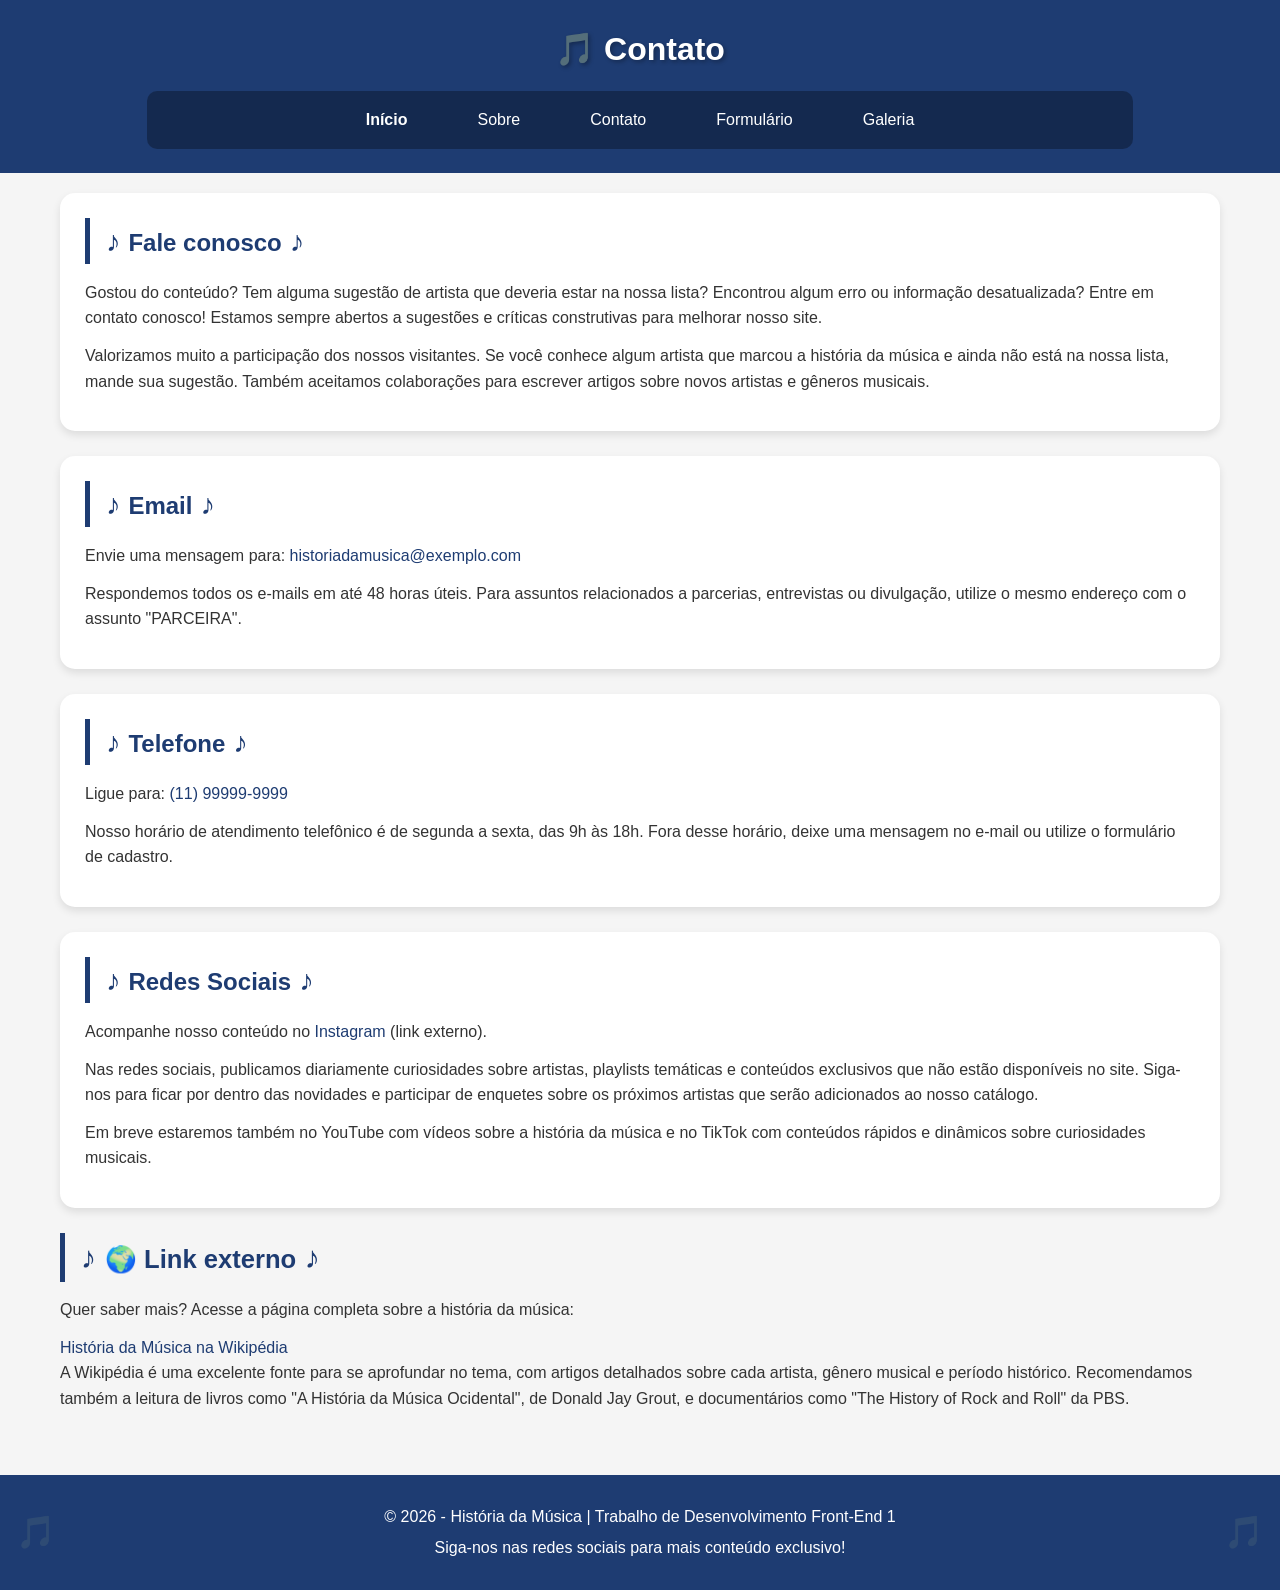
==== commit dca03d59: "Adicionando animações nas nav's dos arquivos html" ====
--- a/html/contato.html
+++ b/html/contato.html
@@ -7,6 +7,7 @@
     <meta name="description" content="Entre em contato conosco para saber mais sobre a história da música">
     <link rel="stylesheet" href="/css/contato.css">
     <link rel="stylesheet" href="/css/global.css">
+    <link rel="stylesheet" href="https://cdnjs.cloudflare.com/ajax/libs/animate.css/4.1.1/animate.min.css">
     <title>Contato - História da Música</title>
 </head>
 
@@ -16,7 +17,7 @@
         <h1>🎵 Contato</h1>
 
         <!-- Menu de navegação com links internos -->
-        <nav>
+        <nav class="animate__animated animate__fadeInUp">
             <a href="inicio.html">Início</a>
             <a href="sobre.html">Sobre</a>
             <a href="contato.html">Contato</a>
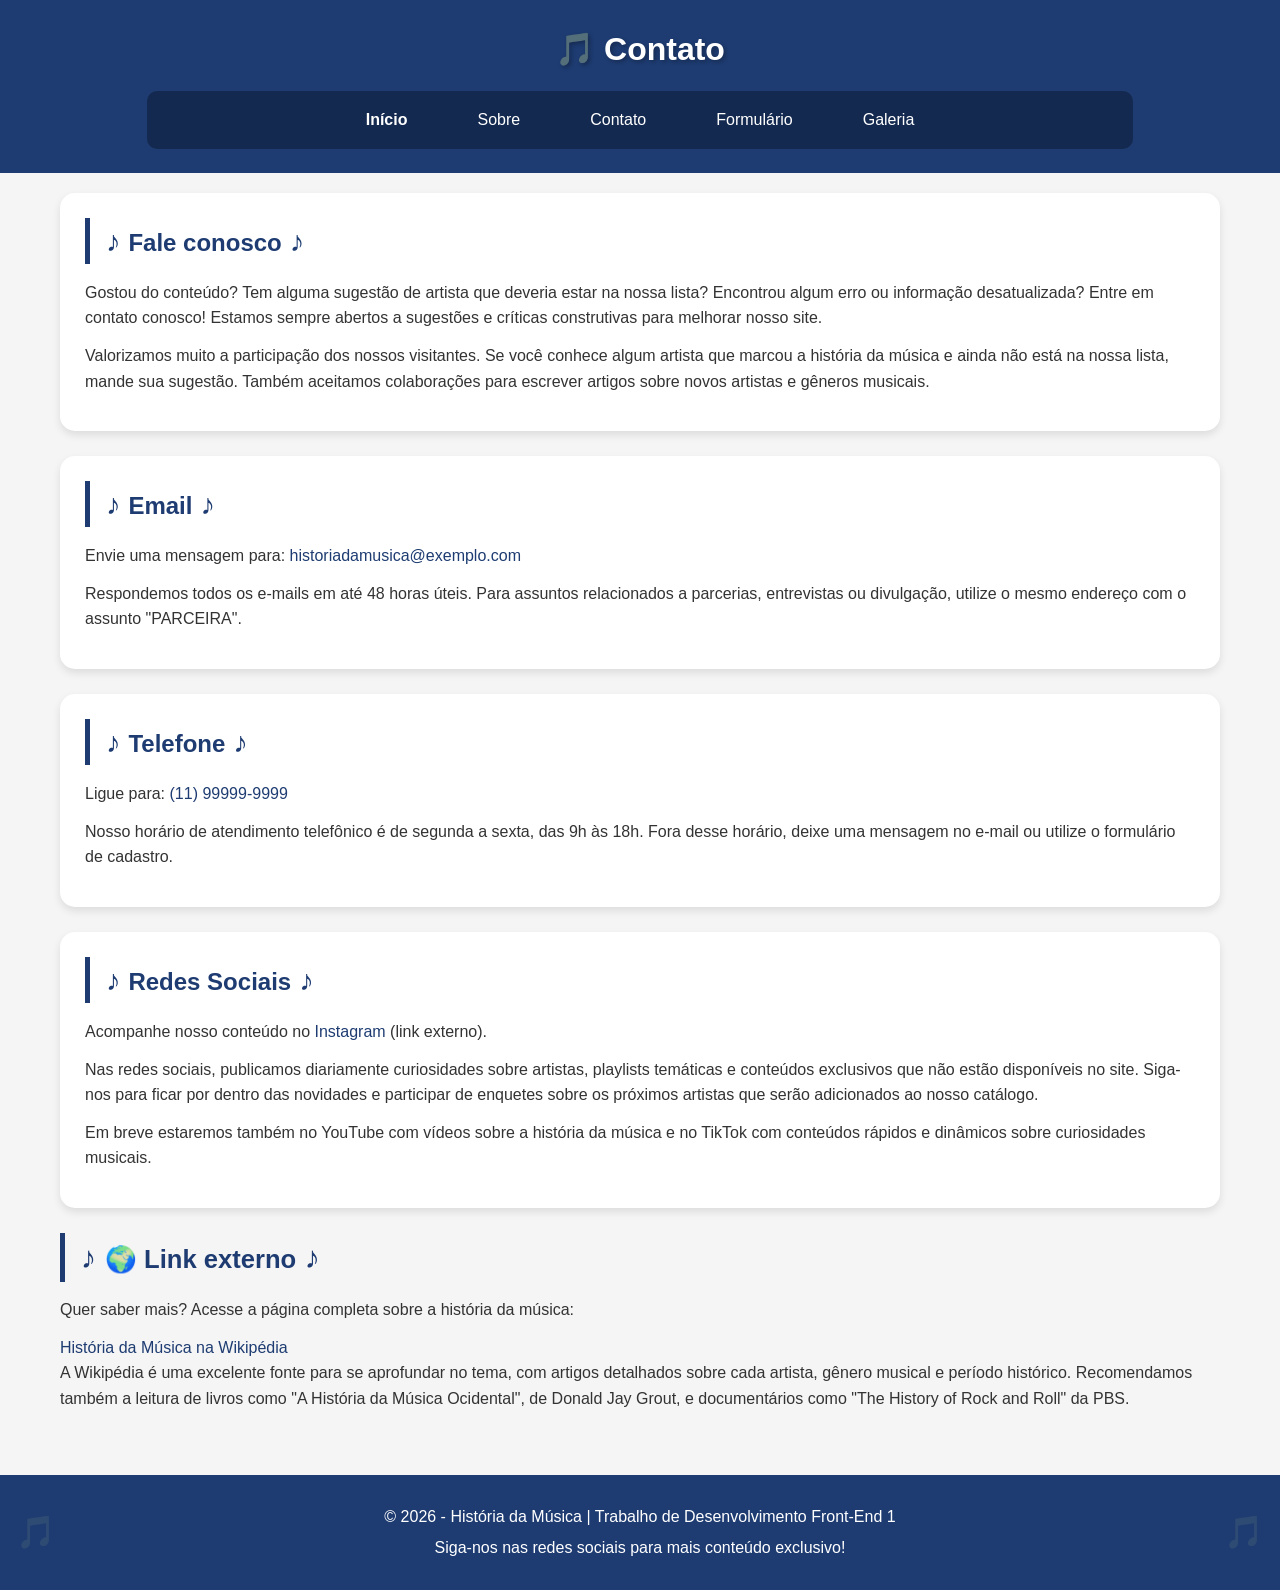
==== commit fa672456: "Alinhando os depoimenetos com grid" ====
--- a/html/contato.html
+++ b/html/contato.html
@@ -28,7 +28,7 @@
 
     <main>
         <section>
-            <article>
+            <article class="animate__animated animate__fadeIn">
                 <h2>Fale conosco</h2>
                 <p>Gostou do conteúdo? Tem alguma sugestão de artista que deveria estar na nossa lista? Encontrou
                     algum
@@ -42,7 +42,7 @@
         </section>
 
         <section>
-            <article>
+            <article class="animate__animated animate__fadeIn">
                 <h2>Email</h2>
                 <p>Envie uma mensagem para: <a
                         href="mailto:historiadamusica@exemplo.com">historiadamusica@exemplo.com</a>
